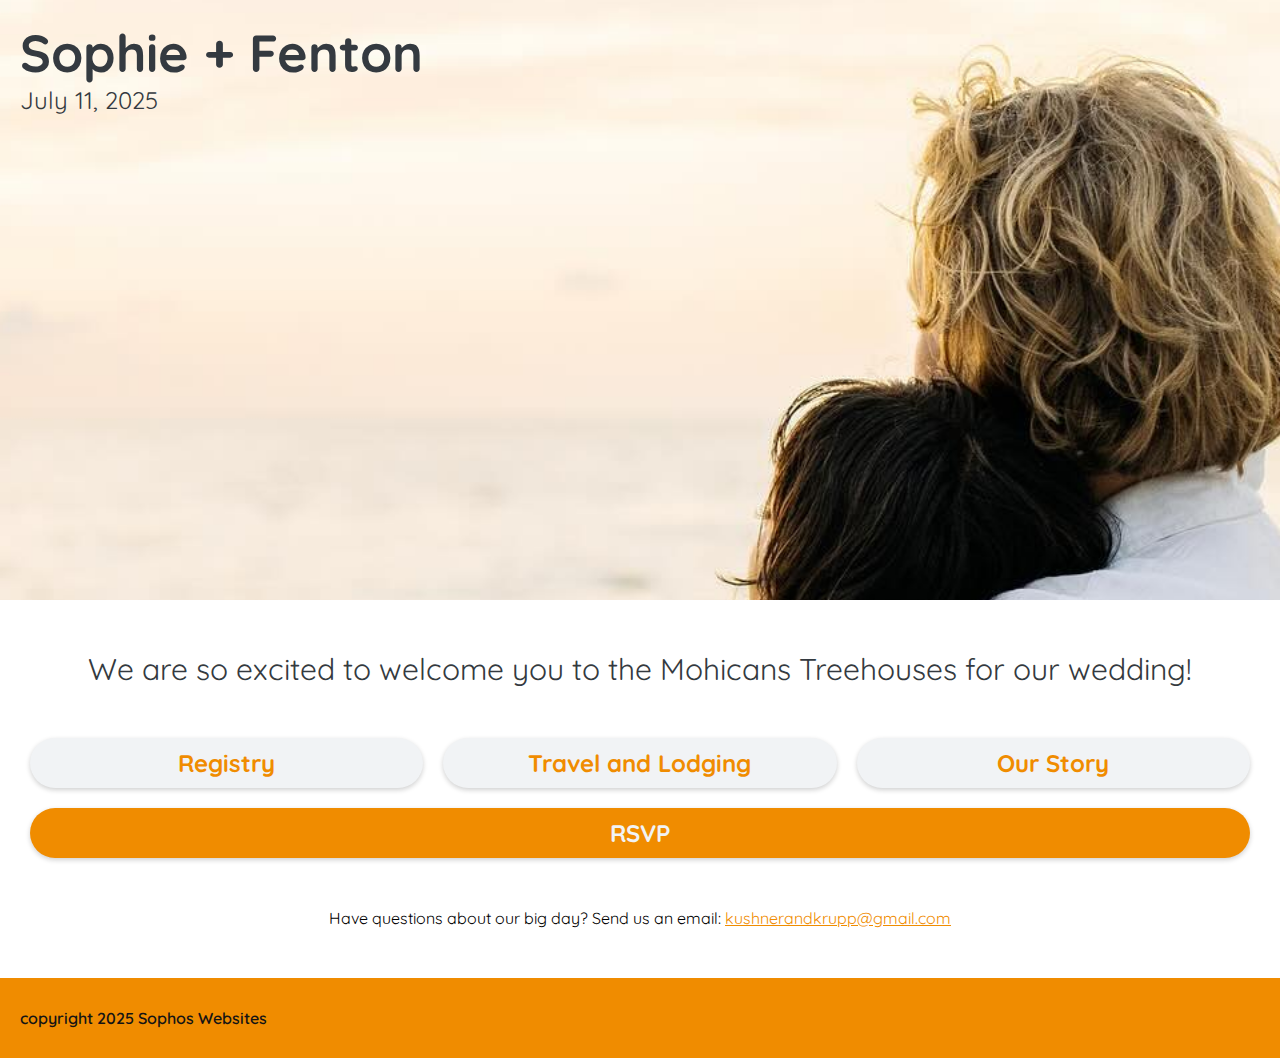
==== index.html @ 2c21da7b "wedding site" ====
<!DOCTYPE html>
<html lang="en">
  <head>
    <meta charset="UTF-8" />
    <meta name="viewport" content="width=device-width, initial-scale=1.0" />
    <title>Sophie and Fenton</title>
    <link rel="stylesheet" href="style.css" />

    <!-- google fonts -->
    <link rel="preconnect" href="https://fonts.googleapis.com" />
    <link rel="preconnect" href="https://fonts.gstatic.com" crossorigin />
    <link
      href="https://fonts.googleapis.com/css2?family=Quicksand:wght@300..700&display=swap"
      rel="stylesheet"
    />
  </head>
  <body>
    <div class="headline">
      <div class="headline-text">
        <h1>Sophie + Fenton</h1>
        <h2>July 11, 2025</h2>
      </div>
      <nav>
        <a href="#">Home</a>
        <a href="#">Registry</a>
        <a href="#">Travel and Lodging</a>
        <a href="#">Our Story</a>
        <a href="#">RSVP</a>
      </nav>
      <!-- <img
        src="img/beach.jpg"
        alt="fenton and sophie sitting on the beach"
        class="img-headline"
      /> -->
    </div>
    <div class="sub-headline">
      <h2>
        We are so excited to welcome you to the Mohicans Treehouses for our
        wedding!
      </h2>
    </div>
    <div class="div-buttons">
      <a class="secondary" href="#">Registry</a>
      <a class="secondary" href="#">Travel and Lodging</a>
      <a class="secondary" href="#">Our Story</a>
      <a href="#" class="rsvp">RSVP</a>
    </div>
    <div class="contact">
      <p>
        Have questions about our big day? Send us an email:
        <a class="email" href="mailto:kushnerandkrupp@gmail.com"
          >kushnerandkrupp@gmail.com</a
        >
      </p>
    </div>
    <div class="footer">
      <p>copyright 2025 Sophos Websites</p>
    </div>
  </body>
</html>
---- style.css ----
* {
  padding: 0;
  margin: 0;
  font-family: "Quicksand", sans-serif;
}

/*

SPACING SYSTEM (px)
2 / 4 / 8 / 12 / 16 / 24 / 32 / 48 / 64 / 80 / 96 / 128

FONT SIZE SYSTEM (px)
10 / 12 / 14 / 16 / 18 / 20 / 24 / 30 / 36 / 44 / 52 / 62 / 74 / 86 / 98
 */

:root {
  --main-color: #fcc419;
  --darker-main-color: #f08c00;
  --light-grey: #f1f3f5;
  --grey: #343a40;
}

.headline-text {
  padding: 20px 20px 0 20px;
}

/* 10 / 12 / 14 / 16 / 18 / 20 / 24 / 30 / 36 / 44 / 52 / 62 / 74 / 86 / 98 */

h1 {
  /* text-align: center; */
  font-size: 52px;
  color: var(--grey);
}

h2 {
  font-weight: 400;
  color: var(--grey);
}

nav {
  display: flex;
  flex-direction: column;
  gap: 20px;
  justify-content: center;
  /* align-items: center; */

  margin: 20px;
  display: none;
}

nav a {
  text-transform: uppercase;
  text-decoration: none;
  color: var(--main-color);
  /* align-self: center; */
  /* height: 100%; */
  font-weight: 700;
  text-align: center;
  border-radius: 20px;
  padding: 10px;

  background-color: var(--grey);
}

.headline {
  /* position: absolute; */
  background-image: url(img/beach.jpg);
  background-position: 85% 35%;
  /* width: 500px; */
  height: 600px;
  background-repeat: no-repeat;
  background-size: 150%;
}

.sub-headline {
  margin: 50px 30px 0 30px;
  text-align: center;
  font-weight: 700;
  color: black;
  font-size: 20px;
}

.div-buttons {
  display: grid;
  grid-template-columns: repeat(3, 1fr);
  flex-direction: column;
  align-items: center;
  /* margin: 20px 20px 20px 50px; */
  margin: 50px 30px 0 30px;
  gap: 20px;
}

.div-buttons a {
  padding: 10px;
  border-radius: 30px;
  text-decoration: none;
  text-align: center;
  font-weight: 900;
  font-size: 24px;
  box-shadow: 0 2px 5px rgb(20, 20, 20, 0.2);
}

.rsvp {
  grid-column: span 3;
  background-color: var(--darker-main-color);
  color: var(--light-grey);
  font-size: 36px;
  font-weight: 600;
  box-shadow: 0 2px 5px rgb(20, 20, 20, 0.6);
}

.secondary {
  font-weight: 500px;
  background-color: var(--light-grey);
  color: var(--darker-main-color);
}

.contact {
  text-align: center;
  margin: 50px;
}

.email,
.email:link .email:visited {
  color: var(--darker-main-color);
}

.footer {
  background-color: var(--darker-main-color);
  color: #141414;
  margin-top: 50px;
  padding: 30px 20px;
  font-weight: 600;
}
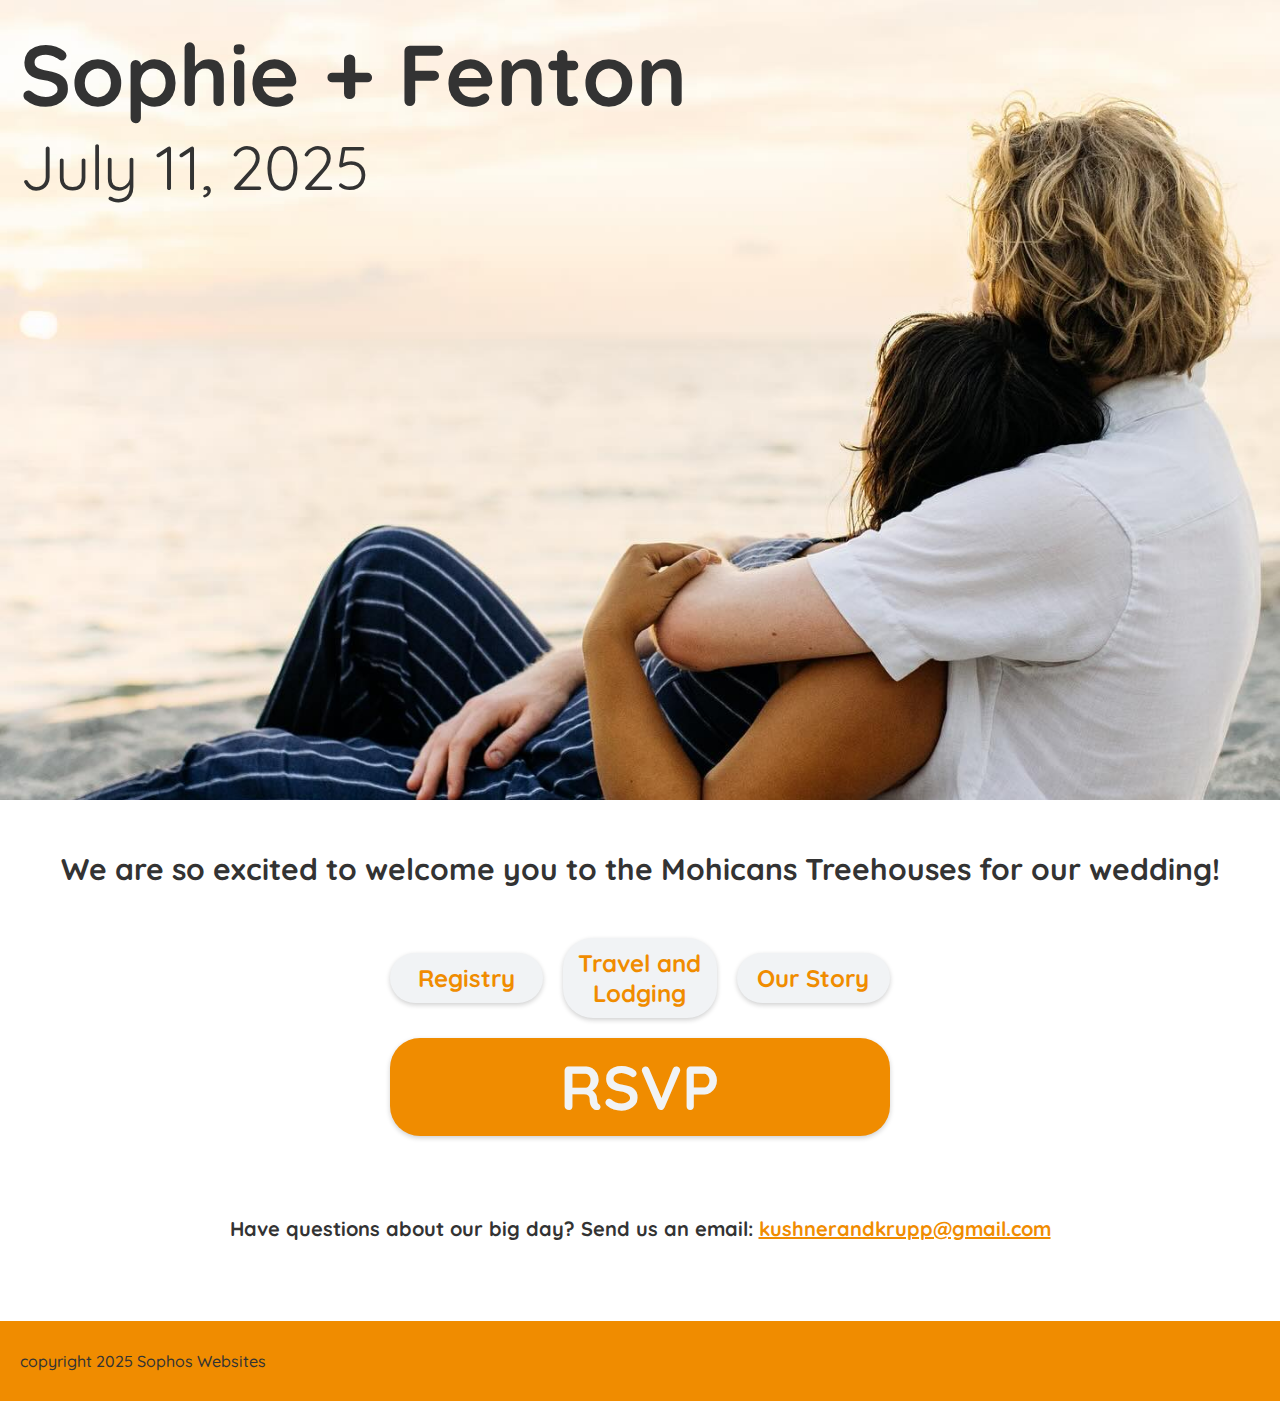
==== commit d93126f2: "added desktop support" ====
--- a/index.html
+++ b/index.html
@@ -5,6 +5,8 @@
     <meta name="viewport" content="width=device-width, initial-scale=1.0" />
     <title>Sophie and Fenton</title>
     <link rel="stylesheet" href="style.css" />
+
+    <link rel="shortcut icon" href="img/favicon.ico" type="image/x-icon" />
 
     <!-- google fonts -->
     <link rel="preconnect" href="https://fonts.googleapis.com" />
@@ -17,8 +19,8 @@
   <body>
     <div class="headline">
       <div class="headline-text">
-        <h1>Sophie + Fenton</h1>
-        <h2>July 11, 2025</h2>
+        <h1 class="names">Sophie + Fenton</h1>
+        <h2 class="date">July 11, 2025</h2>
       </div>
       <nav>
         <a href="#">Home</a>
--- a/style.css
+++ b/style.css
@@ -18,6 +18,7 @@
   --darker-main-color: #f08c00;
   --light-grey: #f1f3f5;
   --grey: #343a40;
+  --black: #333333;
 }
 
 .headline-text {
@@ -26,15 +27,15 @@
 
 /* 10 / 12 / 14 / 16 / 18 / 20 / 24 / 30 / 36 / 44 / 52 / 62 / 74 / 86 / 98 */
 
-h1 {
+.names {
   /* text-align: center; */
   font-size: 52px;
-  color: var(--grey);
+  color: var(--black);
 }
 
-h2 {
+.date {
   font-weight: 400;
-  color: var(--grey);
+  color: var(--black);
 }
 
 nav {
@@ -42,8 +43,6 @@
   flex-direction: column;
   gap: 20px;
   justify-content: center;
-  /* align-items: center; */
-
   margin: 20px;
   display: none;
 }
@@ -52,13 +51,10 @@
   text-transform: uppercase;
   text-decoration: none;
   color: var(--main-color);
-  /* align-self: center; */
-  /* height: 100%; */
   font-weight: 700;
   text-align: center;
   border-radius: 20px;
   padding: 10px;
-
   background-color: var(--grey);
 }
 
@@ -66,9 +62,7 @@
   /* position: absolute; */
   background-image: url(img/beach.jpg);
   background-position: 85% 35%;
-  /* width: 500px; */
   height: 600px;
-  background-repeat: no-repeat;
   background-size: 150%;
 }
 
@@ -76,7 +70,7 @@
   margin: 50px 30px 0 30px;
   text-align: center;
   font-weight: 700;
-  color: black;
+  color: var(--black);
   font-size: 20px;
 }
 
@@ -96,7 +90,6 @@
   text-decoration: none;
   text-align: center;
   font-weight: 900;
-  font-size: 24px;
   box-shadow: 0 2px 5px rgb(20, 20, 20, 0.2);
 }
 
@@ -111,13 +104,17 @@
 
 .secondary {
   font-weight: 500px;
+  font-size: 18px;
   background-color: var(--light-grey);
   color: var(--darker-main-color);
 }
 
 .contact {
   text-align: center;
-  margin: 50px;
+  margin: 80px 20px 80px 20px;
+  font-size: 20px;
+  color: var(--black);
+  font-weight: 700;
 }
 
 .email,
@@ -127,8 +124,37 @@
 
 .footer {
   background-color: var(--darker-main-color);
-  color: #141414;
+  color: var(--black);
   margin-top: 50px;
   padding: 30px 20px;
-  font-weight: 600;
+  font-weight: 500;
 }
+
+@media (width >= 600px) {
+  .headline {
+    height: 800px;
+    background-position: 80% 45%;
+    background-size: cover;
+  }
+
+  .names {
+    font-size: 86px;
+  }
+
+  .date {
+    font-size: 62px;
+  }
+
+  .div-buttons {
+    width: 500px;
+    margin: 50px auto !important;
+  }
+
+  .secondary {
+    font-size: 24px;
+  }
+
+  .rsvp {
+    font-size: 62px;
+  }
+}
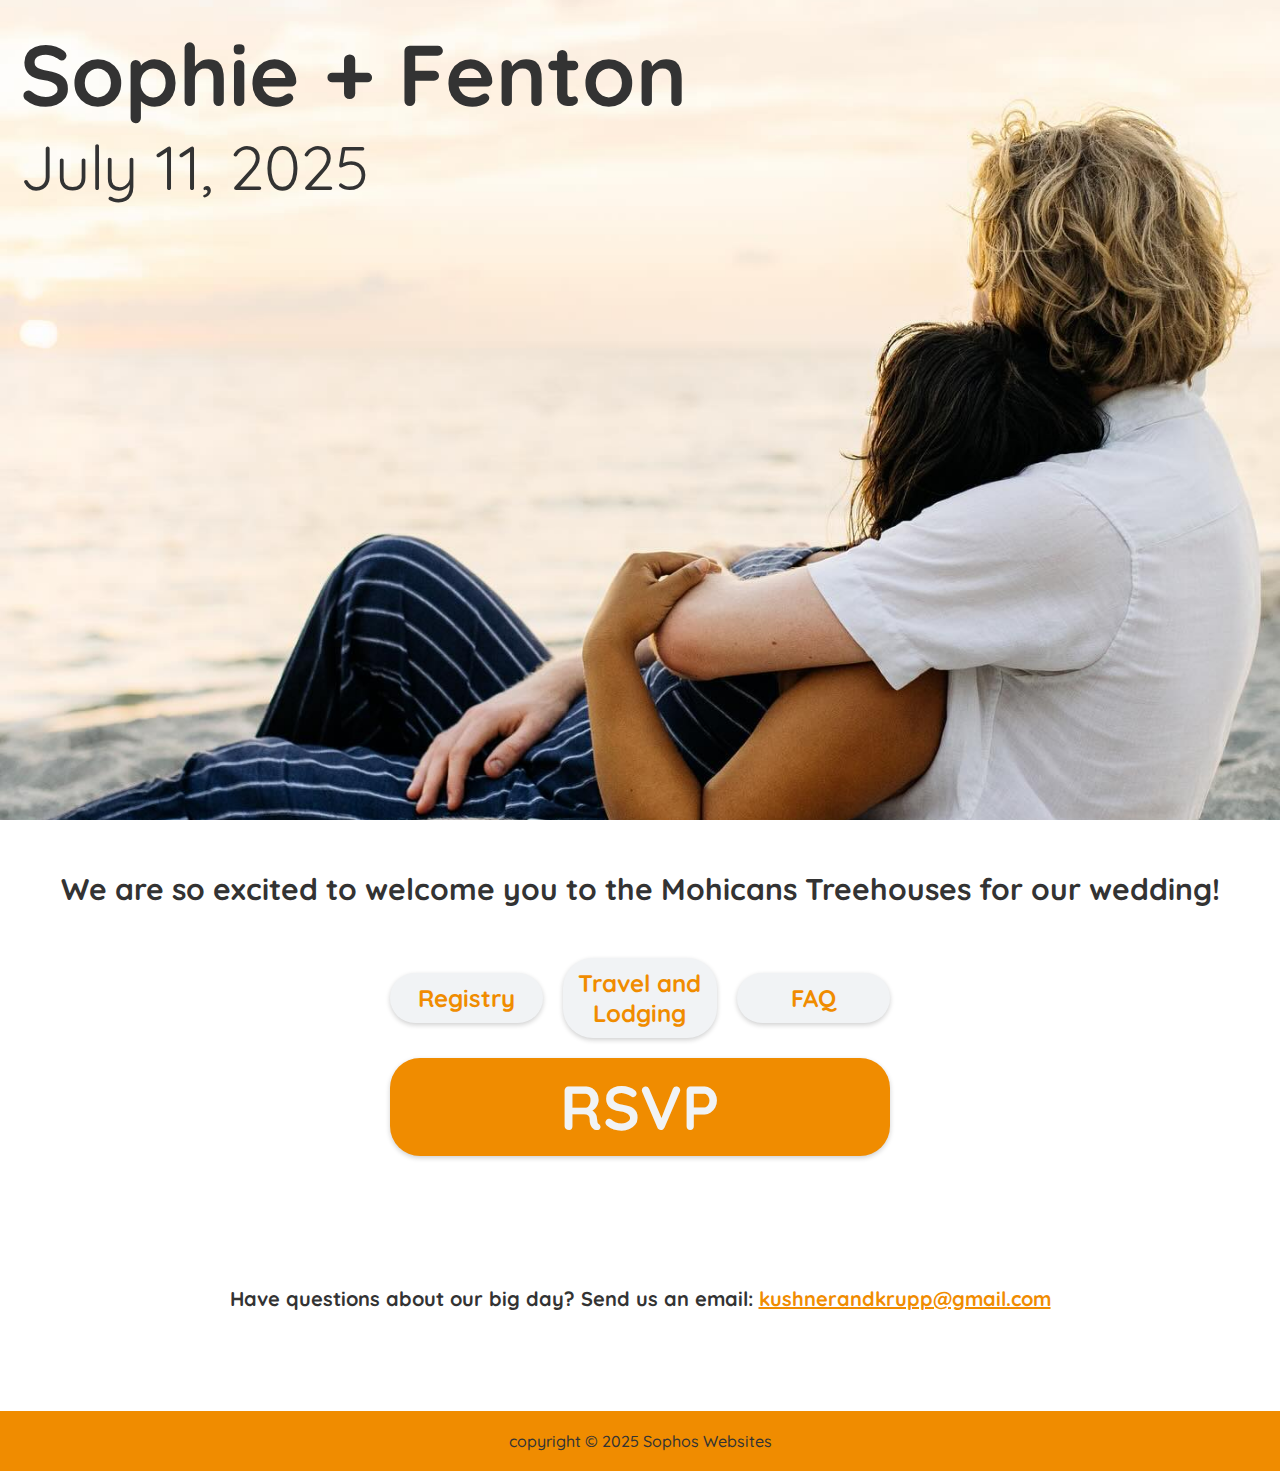
==== commit 1030dbfc: "added travel suggestions, footer is broken on tablet and larger" ====
--- a/index.html
+++ b/index.html
@@ -18,22 +18,8 @@
   </head>
   <body>
     <div class="headline">
-      <div class="headline-text">
-        <h1 class="names">Sophie + Fenton</h1>
-        <h2 class="date">July 11, 2025</h2>
-      </div>
-      <nav>
-        <a href="#">Home</a>
-        <a href="#">Registry</a>
-        <a href="#">Travel and Lodging</a>
-        <a href="#">Our Story</a>
-        <a href="#">RSVP</a>
-      </nav>
-      <!-- <img
-        src="img/beach.jpg"
-        alt="fenton and sophie sitting on the beach"
-        class="img-headline"
-      /> -->
+      <h1 class="names">Sophie + Fenton</h1>
+      <h2 class="date">July 11, 2025</h2>
     </div>
     <div class="sub-headline">
       <h2>
@@ -43,9 +29,9 @@
     </div>
     <div class="div-buttons">
       <a class="secondary" href="#">Registry</a>
-      <a class="secondary" href="#">Travel and Lodging</a>
-      <a class="secondary" href="#">Our Story</a>
-      <a href="#" class="rsvp">RSVP</a>
+      <a class="secondary" href="travel.html">Travel and Lodging</a>
+      <a class="secondary" href="#">FAQ</a>
+      <a href="#" class="primary">RSVP</a>
     </div>
     <div class="contact">
       <p>
@@ -56,7 +42,7 @@
       </p>
     </div>
     <div class="footer">
-      <p>copyright 2025 Sophos Websites</p>
+      <p>copyright &copy 2025 Sophos Websites</p>
     </div>
   </body>
 </html>
--- a/style.css
+++ b/style.css
@@ -21,11 +21,12 @@
   --black: #333333;
 }
 
-.headline-text {
-  padding: 20px 20px 0 20px;
-}
-
-/* 10 / 12 / 14 / 16 / 18 / 20 / 24 / 30 / 36 / 44 / 52 / 62 / 74 / 86 / 98 */
+body {
+  display: flex;
+  min-height: 100vw;
+  flex-direction: column;
+  /* justify-content: space-around; */
+}
 
 .names {
   /* text-align: center; */
@@ -64,6 +65,7 @@
   background-position: 85% 35%;
   height: 600px;
   background-size: 150%;
+  padding: 20px 20px 0 20px;
 }
 
 .sub-headline {
@@ -93,7 +95,7 @@
   box-shadow: 0 2px 5px rgb(20, 20, 20, 0.2);
 }
 
-.rsvp {
+.primary {
   grid-column: span 3;
   background-color: var(--darker-main-color);
   color: var(--light-grey);
@@ -125,9 +127,11 @@
 .footer {
   background-color: var(--darker-main-color);
   color: var(--black);
-  margin-top: 50px;
-  padding: 30px 20px;
   font-weight: 500;
+  width: 100%;
+  padding: 20px 0;
+  margin-top: 20px;
+  text-align: center;
 }
 
 @media (width >= 600px) {
@@ -154,7 +158,89 @@
     font-size: 24px;
   }
 
-  .rsvp {
+  .primary {
     font-size: 62px;
   }
 }
+
+/* Our story page */
+
+.story-page {
+  background-color: var(--light-grey);
+}
+
+.story-page h1 {
+  font-weight: 900;
+  text-align: center;
+}
+
+.navbar {
+  /* padding: 20px 0; */
+  display: flex;
+  justify-content: center;
+  gap: 20px;
+  /* background-color: var(--darker-main-color); */
+}
+
+.nav-btn {
+  text-decoration: none;
+  text-transform: uppercase;
+  font-weight: 900;
+  padding: 10px;
+  border-radius: 30px;
+  box-shadow: 0 2px 5px rgb(20, 20, 20, 0.3);
+}
+
+.nav-prim {
+  color: var(--light-grey);
+  background-color: var(--darker-main-color);
+}
+
+.nav-sec {
+  color: var(--darker-main-color);
+  background-color: var(--light-grey);
+}
+
+.mainline {
+  text-align: center;
+  text-transform: uppercase;
+  font-size: 30px;
+  padding: 10px 0 10px 0;
+  color: var(--black);
+}
+
+.horizontal-bar {
+  width: 100%;
+  height: 2px;
+  background-color: var(--black);
+  border-style: wavy;
+  margin: 10px 0;
+  display: none;
+}
+/* 10 / 12 / 14 / 16 / 18 / 20 / 24 / 30 / 36 / 44 / 52 / 62 / 74 / 86 / 98 */
+
+.fa-solid {
+  color: var(--darker-main-color);
+}
+
+.travel-page h2 {
+  color: var(--black);
+  font-size: 44px;
+  margin-bottom: 10px;
+  /* text-align: center; */
+}
+
+.travel-page section {
+  margin: 30px 20px 0 20px;
+}
+
+.travel-text {
+  /* margin: 40px 0 20px 0; */
+  margin-bottom: 20px;
+}
+
+.travel-buttons {
+  display: flex;
+  gap: 20px;
+  margin: 10px 0;
+}
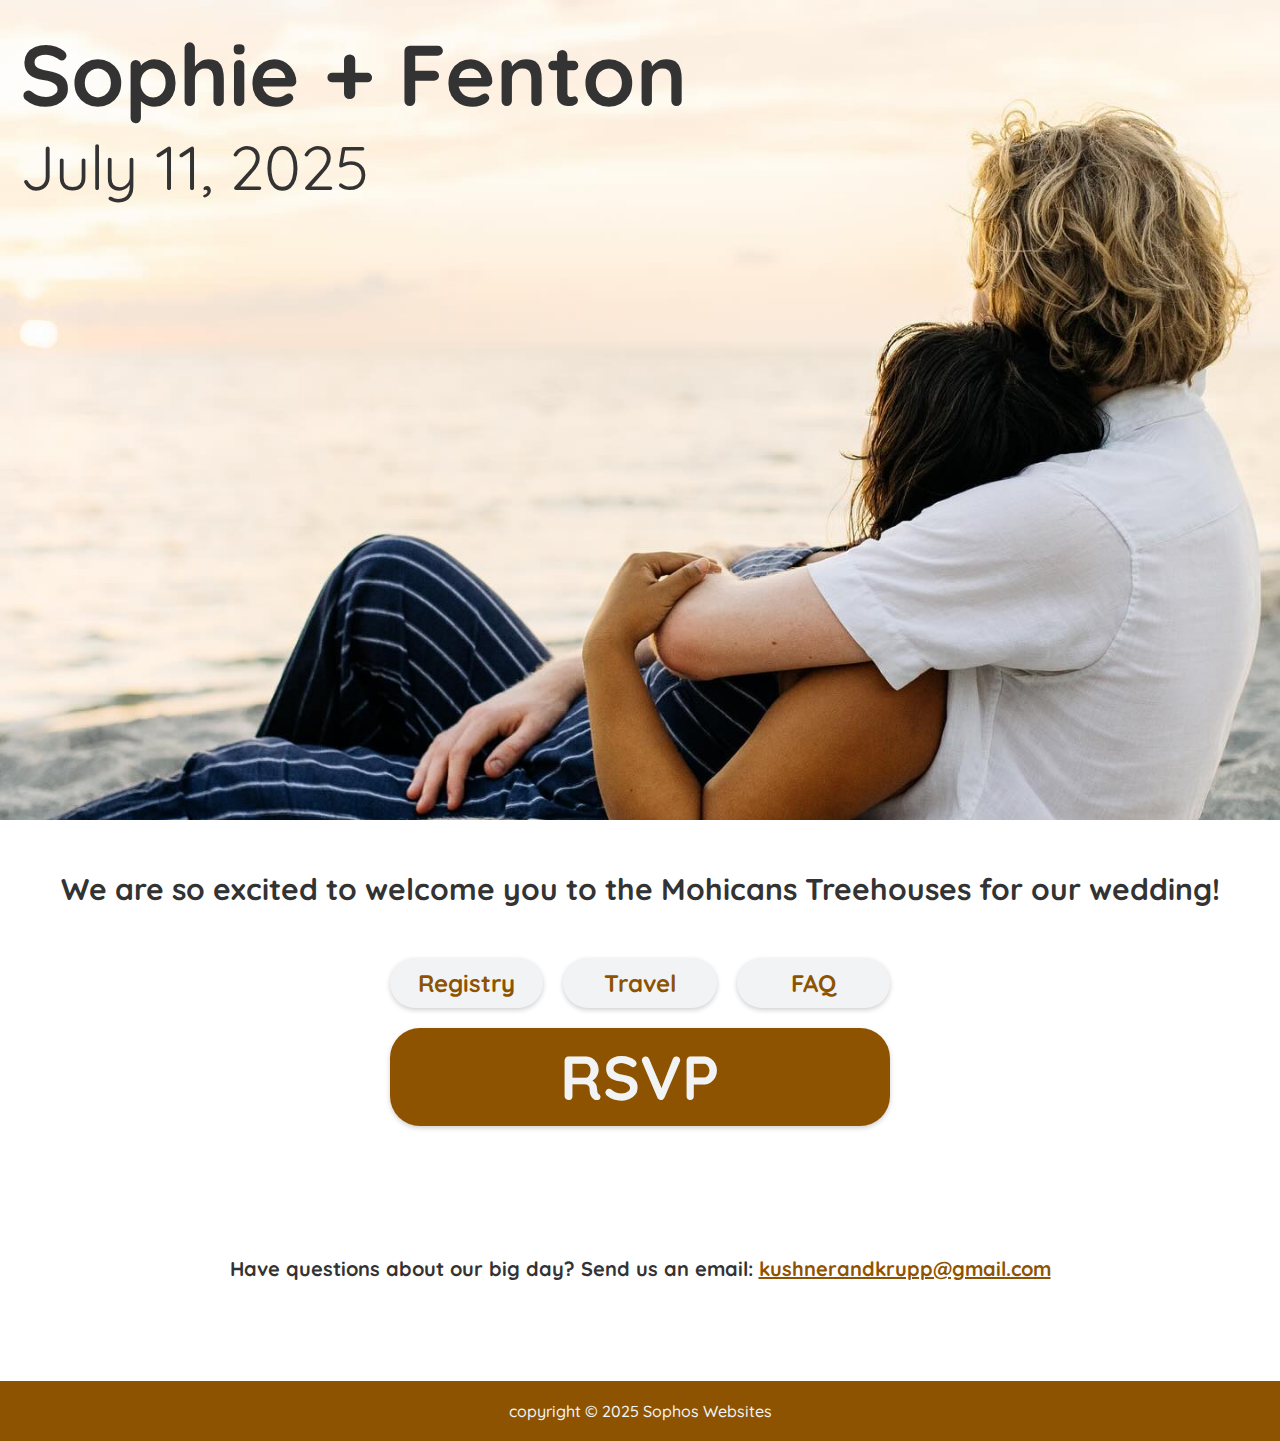
==== commit eae59f62: "1st version of RSVP. backend is not 100% function or hosted yet, but it is running somewhat okay loc" ====
--- a/index.html
+++ b/index.html
@@ -29,9 +29,9 @@
     </div>
     <div class="div-buttons">
       <a class="secondary" href="#">Registry</a>
-      <a class="secondary" href="travel.html">Travel and Lodging</a>
+      <a class="secondary" href="travel.html">Travel</a>
       <a class="secondary" href="#">FAQ</a>
-      <a href="#" class="primary">RSVP</a>
+      <a href="rsvp.html" class="primary">RSVP</a>
     </div>
     <div class="contact">
       <p>
--- a/style.css
+++ b/style.css
@@ -15,7 +15,7 @@
 
 :root {
   --main-color: #fcc419;
-  --darker-main-color: #f08c00;
+  --darker-main-color: #8e5300;
   --light-grey: #f1f3f5;
   --grey: #343a40;
   --black: #333333;
@@ -23,7 +23,7 @@
 
 body {
   display: flex;
-  min-height: 100vw;
+  /* min-height: 100vw; */
   flex-direction: column;
   /* justify-content: space-around; */
 }
@@ -126,7 +126,7 @@
 
 .footer {
   background-color: var(--darker-main-color);
-  color: var(--black);
+  color: var(--light-grey);
   font-weight: 500;
   width: 100%;
   padding: 20px 0;
@@ -179,7 +179,7 @@
   display: flex;
   justify-content: center;
   gap: 20px;
-  /* background-color: var(--darker-main-color); */
+  text-align: center;
 }
 
 .nav-btn {
@@ -188,7 +188,7 @@
   font-weight: 900;
   padding: 10px;
   border-radius: 30px;
-  box-shadow: 0 2px 5px rgb(20, 20, 20, 0.3);
+  box-shadow: 0 2px 5px rgb(20, 20, 20, 0.15);
 }
 
 .nav-prim {
@@ -223,24 +223,92 @@
   color: var(--darker-main-color);
 }
 
-.travel-page h2 {
+.h2-subpage {
   color: var(--black);
   font-size: 44px;
   margin-bottom: 10px;
   /* text-align: center; */
 }
 
-.travel-page section {
+.section-subpage {
   margin: 30px 20px 0 20px;
 }
 
 .travel-text {
   /* margin: 40px 0 20px 0; */
-  margin-bottom: 20px;
+  margin-bottom: 10px;
 }
 
 .travel-buttons {
   display: flex;
   gap: 20px;
-  margin: 10px 0;
-}
+  margin: 15px 0 30px 0;
+}
+
+/* RSVP page */
+
+.rsvp-form {
+  display: grid;
+  grid-template-columns: repeat(2, 0.8fr);
+  row-gap: 20px;
+  margin-top: 40px;
+}
+
+.rsvp-form div {
+  display: grid;
+}
+
+.rsvp-form label {
+  font-size: 24px;
+  font-weight: 600;
+}
+
+.text-input {
+  width: 7.5em;
+  font-size: 18px;
+}
+
+.rsvp-submit {
+  margin-top: 20px;
+  grid-column: span 2;
+  /* height: 20px; */
+  border-radius: 20px;
+  background-color: var(--darker-main-color);
+  border-color: var(--darker-main-color);
+  font-size: 30px;
+}
+
+.rsvp-submit p {
+  color: var(--light-grey);
+  font-weight: 900;
+  padding: 10px 0;
+}
+
+@media (width >= 480px) {
+  .rsvp-form {
+    grid-template-columns: repeat(3, 0.8fr);
+    justify-content: center;
+  }
+
+  .text-input {
+    font-size: 24px;
+    height: 40px;
+    width: 5em;
+  }
+
+  .rsvp-form label {
+    display: inline-block;
+    /* font-size: 20px; */
+  }
+
+  .rsvp-submit {
+    grid-column: span 3;
+    justify-content: center;
+  }
+}
+
+@media (width >= 700px) {
+  .text-input {
+    width: 8em;
+  }
+}
